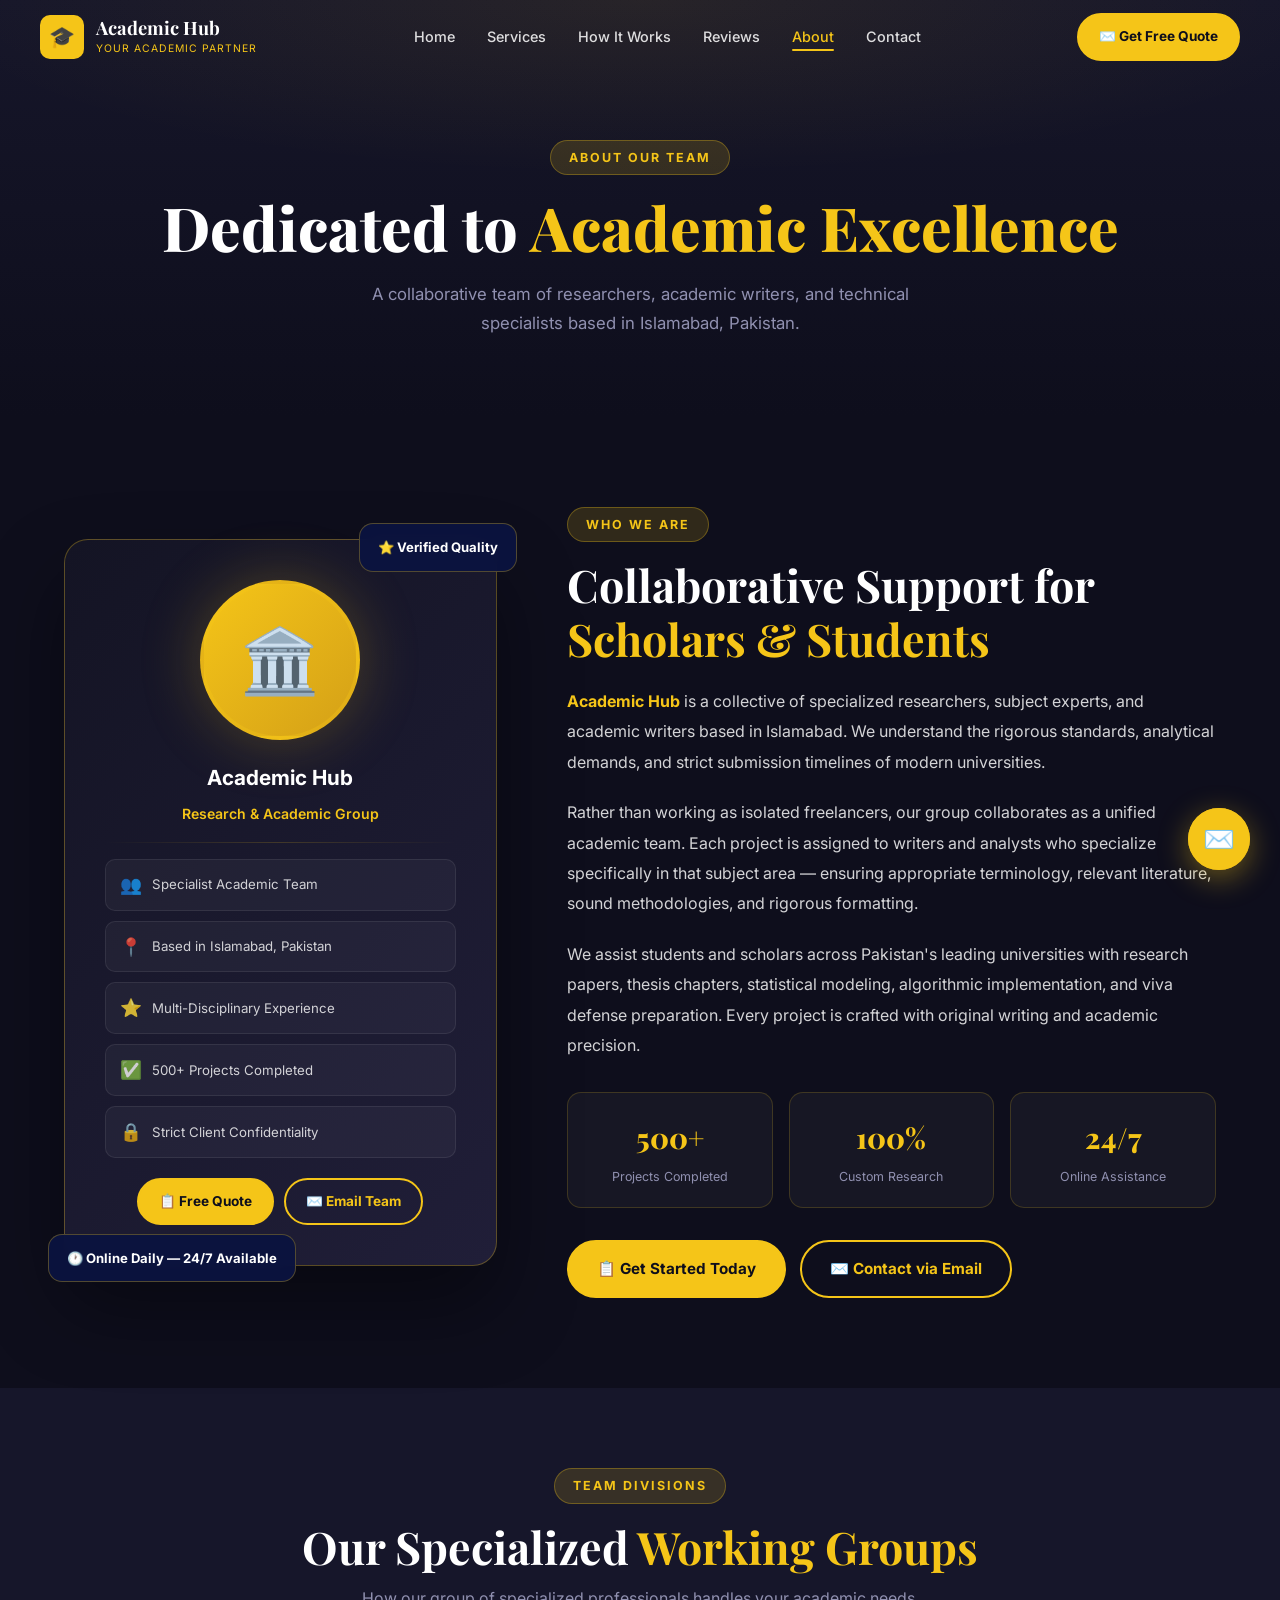
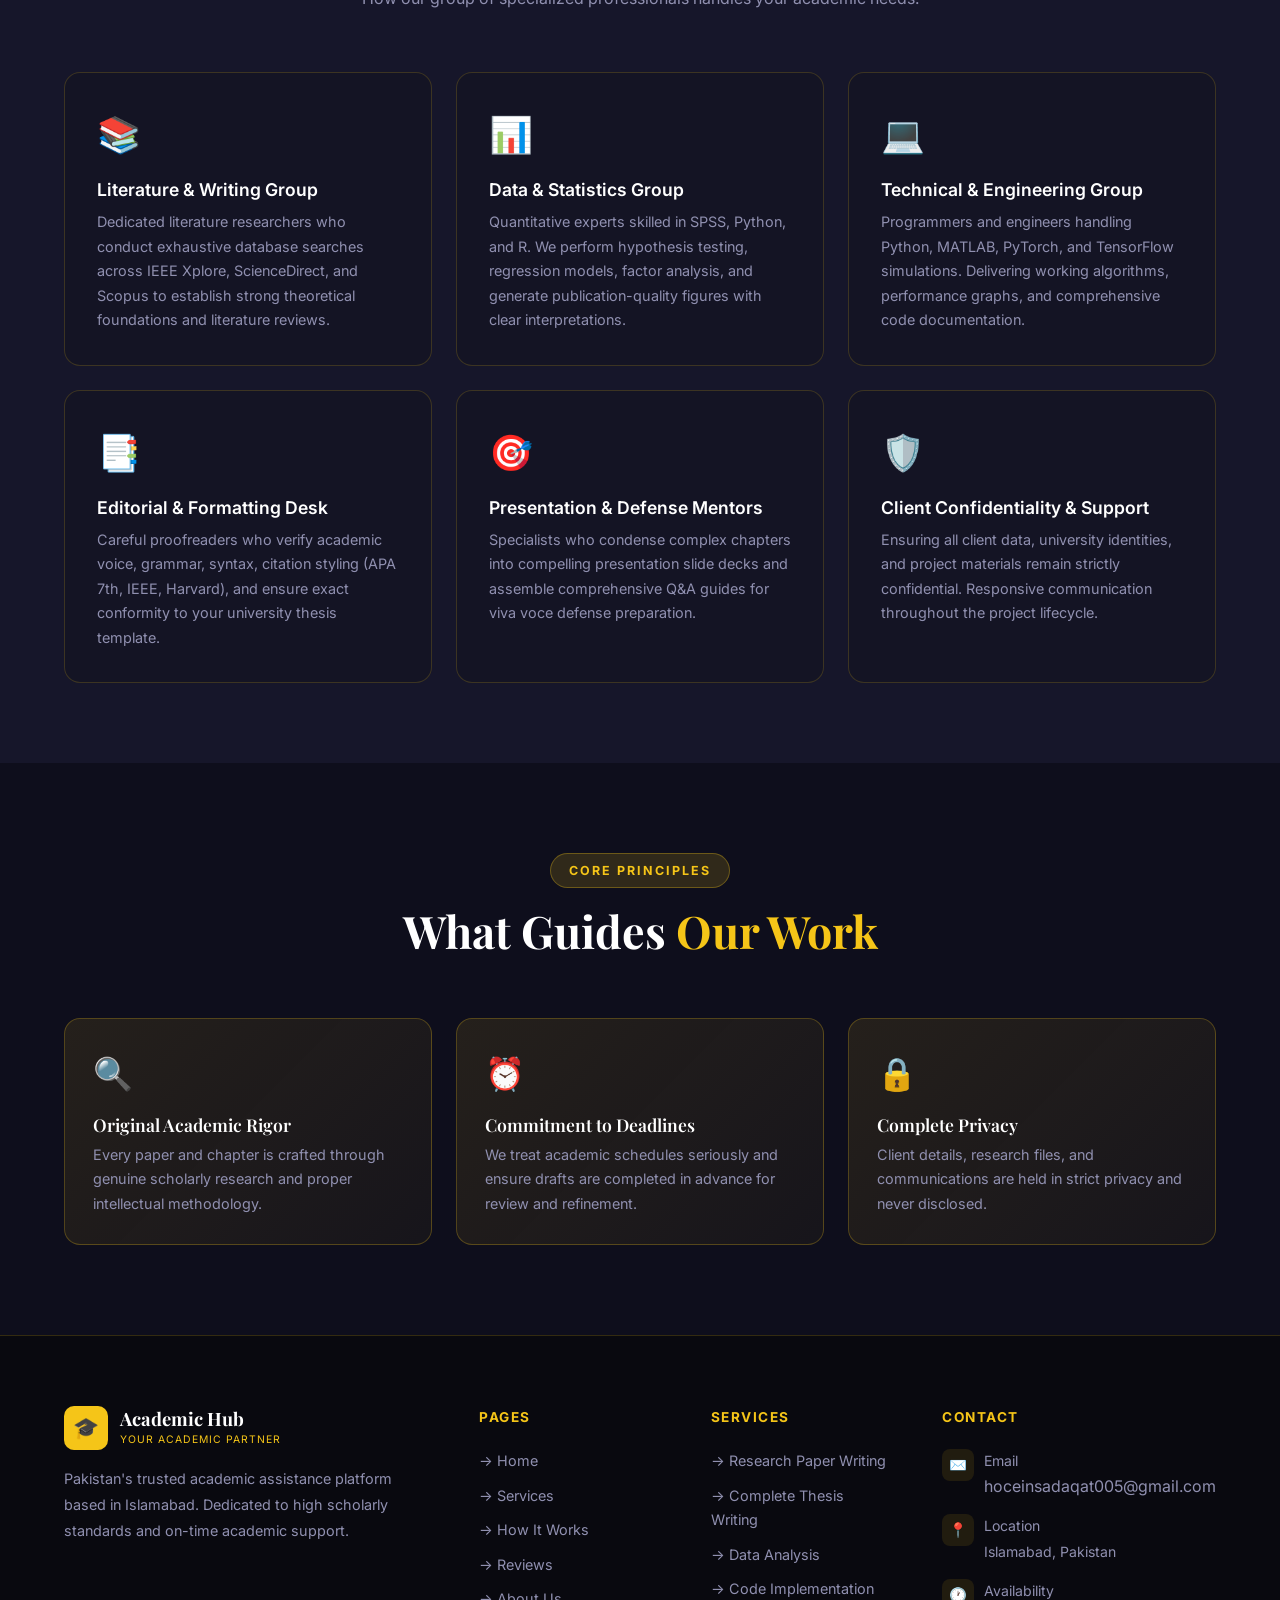
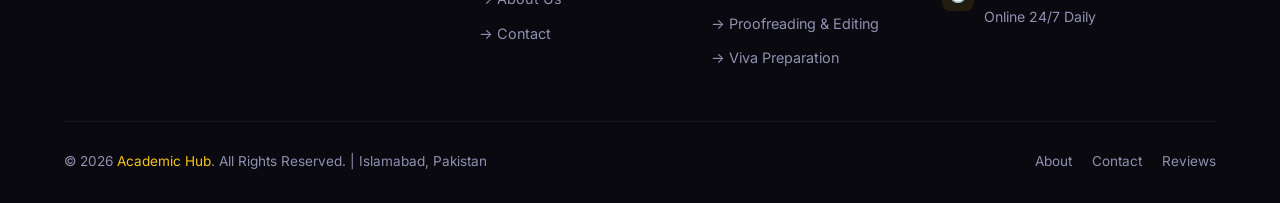
==== about.html @ bf505c28 "Initial commit: Academic Hub website" ====
<!DOCTYPE html>
<html lang="en">
<head>
  <meta charset="UTF-8"/>
  <meta name="viewport" content="width=device-width, initial-scale=1.0"/>
  <title>About Us – Academic Hub | Dedicated Academic Writers & Research Team</title>
  <meta name="description" content="About Academic Hub — a collaborative team of academic researchers, writers, and data analysts based in Islamabad, Pakistan."/>
  <link rel="stylesheet" href="styles.css"/>
  <link rel="stylesheet" href="inner.css"/>
  <link rel="icon" href="data:image/svg+xml,<svg xmlns='http://www.w3.org/2000/svg' viewBox='0 0 100 100'><text y='.9em' font-size='90'>🎓</text></svg>"/>
</head>
<body>

<nav id="navbar">
  <div class="nav-inner">
    <a href="index.html" class="nav-logo">
      <div class="nav-logo-icon">🎓</div>
      <div class="nav-logo-text">
        <strong>Academic Hub</strong>
        <span>Your Academic Partner</span>
      </div>
    </a>
    <ul class="nav-links">
      <li><a href="index.html">Home</a></li>
      <li><a href="services.html">Services</a></li>
      <li><a href="how-it-works.html">How It Works</a></li>
      <li><a href="reviews.html">Reviews</a></li>
      <li><a href="about.html" class="active">About</a></li>
      <li><a href="contact.html">Contact</a></li>
    </ul>
    <div class="nav-cta">
      <a href="contact.html" class="btn btn-primary btn-sm">✉️ Get Free Quote</a>
    </div>
    <button class="hamburger" id="hamburger" aria-label="Menu"><span></span><span></span><span></span></button>
  </div>
</nav>

<div class="mobile-nav" id="mobile-nav">
  <ul>
    <li><a href="index.html">🏠 Home</a></li>
    <li><a href="services.html">📋 Services</a></li>
    <li><a href="how-it-works.html">⚙️ How It Works</a></li>
    <li><a href="reviews.html">⭐ Reviews</a></li>
    <li><a href="about.html">👥 About Us</a></li>
    <li><a href="contact.html">📞 Contact</a></li>
  </ul>
  <div class="mobile-nav-cta">
    <a href="contact.html" class="btn btn-primary">✨ Get Free Quote</a>
    <a href="mailto:hoceinsadaqat005@gmail.com" class="btn btn-outline">✉️ Email Us</a>
  </div>
</div>

<div class="page-hero">
  <div class="container">
    <div class="section-tag">About Our Team</div>
    <h1>Dedicated to <span class="text-accent">Academic Excellence</span></h1>
    <p>A collaborative team of researchers, academic writers, and technical specialists based in Islamabad, Pakistan.</p>
  </div>
</div>

<!-- ABOUT MAIN -->
<section>
  <div class="container">
    <div class="about-hero-inner">
      <div class="about-photo-wrap" data-aos>
        <div class="about-photo-card">
          <div class="about-avatar">🏛️</div>
          <div class="about-name">Academic Hub</div>
          <div class="about-title">Research & Academic Group</div>
          <div class="divider" style="margin: 16px 0;"></div>
          <div class="about-badges">
            <div class="ab-badge"><span class="ab-icon">👥</span> Specialist Academic Team</div>
            <div class="ab-badge"><span class="ab-icon">📍</span> Based in Islamabad, Pakistan</div>
            <div class="ab-badge"><span class="ab-icon">⭐</span> Multi-Disciplinary Experience</div>
            <div class="ab-badge"><span class="ab-icon">✅</span> 500+ Projects Completed</div>
            <div class="ab-badge"><span class="ab-icon">🔒</span> Strict Client Confidentiality</div>
          </div>
          <div style="margin-top: 20px; display:flex; gap:10px; justify-content:center; flex-wrap:wrap;">
            <a href="contact.html" class="btn btn-primary btn-sm">📋 Free Quote</a>
            <a href="mailto:hoceinsadaqat005@gmail.com" class="btn btn-outline btn-sm">✉️ Email Team</a>
          </div>
        </div>
        <div class="about-floating af1">⭐ Verified Quality</div>
        <div class="about-floating af2">🕐 Online Daily — 24/7 Available</div>
      </div>
      <div class="about-right" data-aos>
        <div class="section-tag">Who We Are</div>
        <h2>Collaborative Support for <span class="text-accent">Scholars & Students</span></h2>
        <p style="font-size: 1rem; line-height: 1.9; color: rgba(255,255,255,0.82); margin: 20px 0;">
          <strong style="color:var(--accent);">Academic Hub</strong> is a collective of specialized researchers, subject experts, and academic writers based in Islamabad. We understand the rigorous standards, analytical demands, and strict submission timelines of modern universities.
        </p>
        <p style="font-size: 1rem; line-height: 1.9; color: rgba(255,255,255,0.82); margin: 0 0 20px;">
          Rather than working as isolated freelancers, our group collaborates as a unified academic team. Each project is assigned to writers and analysts who specialize specifically in that subject area — ensuring appropriate terminology, relevant literature, sound methodologies, and rigorous formatting.
        </p>
        <p style="font-size: 1rem; line-height: 1.9; color: rgba(255,255,255,0.82); margin: 0;">
          We assist students and scholars across Pakistan's leading universities with research papers, thesis chapters, statistical modeling, algorithmic implementation, and viva defense preparation. Every project is crafted with original writing and academic precision.
        </p>
        <div class="about-stats" data-aos>
          <div class="as-item"><div class="as-num">500+</div><div class="as-label">Projects Completed</div></div>
          <div class="as-item"><div class="as-num">100%</div><div class="as-label">Custom Research</div></div>
          <div class="as-item"><div class="as-num">24/7</div><div class="as-label">Online Assistance</div></div>
        </div>
        <div style="display:flex; gap:14px; flex-wrap:wrap; margin-top:8px;">
          <a href="contact.html" class="btn btn-primary">📋 Get Started Today</a>
          <a href="mailto:hoceinsadaqat005@gmail.com" class="btn btn-outline">✉️ Contact via Email</a>
        </div>
      </div>
    </div>
  </div>
</section>

<!-- TEAM SPECIALIZATIONS -->
<section style="background: var(--primary-mid); padding: 80px 0;">
  <div class="container">
    <div class="section-header">
      <div class="section-tag">Team Divisions</div>
      <h2>Our Specialized <span class="text-accent">Working Groups</span></h2>
      <p>How our group of specialized professionals handles your academic needs.</p>
    </div>
    <div class="grid-3" style="gap:24px;">
      <div class="card" data-aos>
        <div style="font-size:2.2rem; margin-bottom:14px;">📚</div>
        <h3 style="font-size:1.1rem; margin-bottom:10px; font-family:'Inter',sans-serif;">Literature & Writing Group</h3>
        <p style="font-size:0.9rem; color:var(--text-muted);">Dedicated literature researchers who conduct exhaustive database searches across IEEE Xplore, ScienceDirect, and Scopus to establish strong theoretical foundations and literature reviews.</p>
      </div>
      <div class="card" data-aos>
        <div style="font-size:2.2rem; margin-bottom:14px;">📊</div>
        <h3 style="font-size:1.1rem; margin-bottom:10px; font-family:'Inter',sans-serif;">Data & Statistics Group</h3>
        <p style="font-size:0.9rem; color:var(--text-muted);">Quantitative experts skilled in SPSS, Python, and R. We perform hypothesis testing, regression models, factor analysis, and generate publication-quality figures with clear interpretations.</p>
      </div>
      <div class="card" data-aos>
        <div style="font-size:2.2rem; margin-bottom:14px;">💻</div>
        <h3 style="font-size:1.1rem; margin-bottom:10px; font-family:'Inter',sans-serif;">Technical & Engineering Group</h3>
        <p style="font-size:0.9rem; color:var(--text-muted);">Programmers and engineers handling Python, MATLAB, PyTorch, and TensorFlow simulations. Delivering working algorithms, performance graphs, and comprehensive code documentation.</p>
      </div>
      <div class="card" data-aos>
        <div style="font-size:2.2rem; margin-bottom:14px;">📑</div>
        <h3 style="font-size:1.1rem; margin-bottom:10px; font-family:'Inter',sans-serif;">Editorial & Formatting Desk</h3>
        <p style="font-size:0.9rem; color:var(--text-muted);">Careful proofreaders who verify academic voice, grammar, syntax, citation styling (APA 7th, IEEE, Harvard), and ensure exact conformity to your university thesis template.</p>
      </div>
      <div class="card" data-aos>
        <div style="font-size:2.2rem; margin-bottom:14px;">🎯</div>
        <h3 style="font-size:1.1rem; margin-bottom:10px; font-family:'Inter',sans-serif;">Presentation & Defense Mentors</h3>
        <p style="font-size:0.9rem; color:var(--text-muted);">Specialists who condense complex chapters into compelling presentation slide decks and assemble comprehensive Q&A guides for viva voce defense preparation.</p>
      </div>
      <div class="card" data-aos>
        <div style="font-size:2.2rem; margin-bottom:14px;">🛡️</div>
        <h3 style="font-size:1.1rem; margin-bottom:10px; font-family:'Inter',sans-serif;">Client Confidentiality & Support</h3>
        <p style="font-size:0.9rem; color:var(--text-muted);">Ensuring all client data, university identities, and project materials remain strictly confidential. Responsive communication throughout the project lifecycle.</p>
      </div>
    </div>
  </div>
</section>

<!-- VALUES SECTION -->
<section>
  <div class="container">
    <div class="section-header">
      <div class="section-tag">Core Principles</div>
      <h2>What Guides <span class="text-accent">Our Work</span></h2>
    </div>
    <div class="grid-3" style="gap:24px;">
      <div class="highlight-box" style="padding:28px;" data-aos>
        <div style="font-size:2rem; margin-bottom:12px;">🔍</div>
        <h3 style="font-size:1.1rem; margin-bottom:8px;">Original Academic Rigor</h3>
        <p style="font-size:0.9rem; color:var(--text-muted);">Every paper and chapter is crafted through genuine scholarly research and proper intellectual methodology.</p>
      </div>
      <div class="highlight-box" style="padding:28px;" data-aos>
        <div style="font-size:2rem; margin-bottom:12px;">⏰</div>
        <h3 style="font-size:1.1rem; margin-bottom:8px;">Commitment to Deadlines</h3>
        <p style="font-size:0.9rem; color:var(--text-muted);">We treat academic schedules seriously and ensure drafts are completed in advance for review and refinement.</p>
      </div>
      <div class="highlight-box" style="padding:28px;" data-aos>
        <div style="font-size:2rem; margin-bottom:12px;">🔒</div>
        <h3 style="font-size:1.1rem; margin-bottom:8px;">Complete Privacy</h3>
        <p style="font-size:0.9rem; color:var(--text-muted);">Client details, research files, and communications are held in strict privacy and never disclosed.</p>
      </div>
    </div>
  </div>
</section>

<!-- FOOTER -->
<footer>
  <div class="container">
    <div class="footer-grid">
      <div class="footer-brand">
        <a href="index.html" class="nav-logo" style="display:inline-flex;">
          <div class="nav-logo-icon">🎓</div>
          <div class="nav-logo-text"><strong>Academic Hub</strong><span>Your Academic Partner</span></div>
        </a>
        <p>Pakistan's trusted academic assistance platform based in Islamabad. Dedicated to high scholarly standards and on-time academic support.</p>
      </div>
      <div>
        <div class="footer-heading">Pages</div>
        <ul class="footer-links">
          <li><a href="index.html">→ Home</a></li>
          <li><a href="services.html">→ Services</a></li>
          <li><a href="how-it-works.html">→ How It Works</a></li>
          <li><a href="reviews.html">→ Reviews</a></li>
          <li><a href="about.html">→ About Us</a></li>
          <li><a href="contact.html">→ Contact</a></li>
        </ul>
      </div>
      <div>
        <div class="footer-heading">Services</div>
        <ul class="footer-links">
          <li><a href="services.html">→ Research Paper Writing</a></li>
          <li><a href="services.html">→ Complete Thesis Writing</a></li>
          <li><a href="services.html">→ Data Analysis</a></li>
          <li><a href="services.html">→ Code Implementation</a></li>
          <li><a href="services.html">→ Proofreading & Editing</a></li>
          <li><a href="services.html">→ Viva Preparation</a></li>
        </ul>
      </div>
      <div>
        <div class="footer-heading">Contact</div>
        <div class="footer-contact-item">
          <div class="icon">✉️</div>
          <div><p>Email</p><a href="mailto:hoceinsadaqat005@gmail.com">hoceinsadaqat005@gmail.com</a></div>
        </div>
        <div class="footer-contact-item">
          <div class="icon">📍</div>
          <div><p>Location</p><span style="color:var(--text-muted); font-size:.88rem;">Islamabad, Pakistan</span></div>
        </div>
        <div class="footer-contact-item">
          <div class="icon">🕐</div>
          <div><p>Availability</p><span style="color:var(--text-muted); font-size:.88rem;">Online 24/7 Daily</span></div>
        </div>
      </div>
    </div>
    <div class="footer-bottom">
      <p style="color: var(--text-muted);">© 2026 <span class="text-accent">Academic Hub</span>. All Rights Reserved. | Islamabad, Pakistan</p>
      <div class="footer-bottom-links">
        <a href="about.html">About</a>
        <a href="contact.html">Contact</a>
        <a href="reviews.html">Reviews</a>
      </div>
    </div>
  </div>
</footer>

<!-- Floating Email Button -->
<a href="mailto:hoceinsadaqat005@gmail.com" class="email-float" title="Email Us">
  <span class="email-tooltip">Email Us</span>
  <span style="position:relative;z-index:1; font-size:1.6rem;">✉️</span>
</a>

<script src="script.js"></script>
</body>
</html>
---- styles.css ----
/* ============================================================
   ACADEMIC SERVICE - Global Styles
   Sleek Dark Charcoal (#0E0E1C) + Golden Yellow (#F5C518)
   ============================================================ */

@import url('https://fonts.googleapis.com/css2?family=Inter:wght@300;400;500;600;700;800;900&family=Playfair+Display:wght@400;600;700;800&display=swap');

:root {
  --primary:      #0E0E1C;
  --primary-mid:  #16162A;
  --primary-light:#201E38;
  --accent:       #F5C518;
  --accent-light: #FFD94A;
  --accent-dark:  #D4A017;
  --white:        #FFFFFF;
  --off-white:    #F5F4FF;
  --text-muted:   #9090B0;
  --card-bg:      #141424;
  --border:       rgba(245,197,24,0.18);
  --shadow:       0 20px 60px rgba(0,0,0,0.5);
  --radius:       16px;
  --transition:   0.3s cubic-bezier(0.4,0,0.2,1);
}

*, *::before, *::after { box-sizing: border-box; margin: 0; padding: 0; }

html { scroll-behavior: smooth; }

body {
  font-family: 'Inter', sans-serif;
  background: var(--primary);
  color: var(--white);
  line-height: 1.7;
  overflow-x: hidden;
}

/* ─── SCROLLBAR ─── */
::-webkit-scrollbar { width: 6px; }
::-webkit-scrollbar-track { background: var(--primary); }
::-webkit-scrollbar-thumb { background: var(--accent); border-radius: 3px; }

/* ─── SELECTION ─── */
::selection { background: var(--accent); color: var(--primary); }

/* ─── TYPOGRAPHY ─── */
h1,h2,h3,h4,h5 { font-family: 'Playfair Display', serif; line-height: 1.2; }
h1 { font-size: clamp(2rem, 5vw, 3.8rem); font-weight: 800; }
h2 { font-size: clamp(1.6rem, 3.5vw, 2.8rem); font-weight: 700; }
h3 { font-size: clamp(1.2rem, 2.5vw, 1.6rem); font-weight: 600; }
p  { font-size: 1rem; color: var(--text-muted); }
a  { text-decoration: none; color: inherit; }

/* ─── CONTAINER ─── */
.container { max-width: 1200px; margin: 0 auto; padding: 0 24px; }

/* ─── SECTION ─── */
section { padding: 90px 0; }
.section-header { text-align: center; margin-bottom: 60px; }
.section-header h2 { margin-bottom: 12px; }
.section-header p { max-width: 560px; margin: 0 auto; }
.section-tag {
  display: inline-block;
  background: rgba(245,197,24,0.15);
  color: var(--accent);
  font-size: 0.78rem;
  font-weight: 700;
  letter-spacing: 2px;
  text-transform: uppercase;
  padding: 6px 18px;
  border-radius: 30px;
  border: 1px solid rgba(245,197,24,0.3);
  margin-bottom: 16px;
}

/* ─── BUTTONS ─── */
.btn {
  display: inline-flex;
  align-items: center;
  gap: 8px;
  padding: 14px 28px;
  border-radius: 50px;
  font-family: 'Inter', sans-serif;
  font-size: 0.95rem;
  font-weight: 700;
  cursor: pointer;
  transition: var(--transition);
  border: 2px solid transparent;
  white-space: nowrap;
  text-decoration: none;
}
.btn-primary {
  background: var(--accent);
  color: var(--primary);
  border-color: var(--accent);
}
.btn-primary:hover {
  background: var(--accent-light);
  border-color: var(--accent-light);
  transform: translateY(-3px);
  box-shadow: 0 12px 35px rgba(245,197,24,0.4);
}
.btn-outline {
  background: transparent;
  color: var(--accent);
  border-color: var(--accent);
}
.btn-outline:hover {
  background: var(--accent);
  color: var(--primary);
  transform: translateY(-3px);
  box-shadow: 0 12px 35px rgba(245,197,24,0.35);
}
.btn-white {
  background: var(--white);
  color: var(--primary);
  border-color: var(--white);
}
.btn-white:hover {
  background: var(--off-white);
  transform: translateY(-3px);
  box-shadow: 0 12px 35px rgba(255,255,255,0.25);
}
.btn-whatsapp {
  background: #25D366;
  color: #fff;
  border-color: #25D366;
}
.btn-whatsapp:hover {
  background: #128C7E;
  border-color: #128C7E;
  transform: translateY(-3px);
  box-shadow: 0 12px 35px rgba(37,211,102,0.4);
}
.btn-lg { padding: 18px 38px; font-size: 1.05rem; }
.btn-sm { padding: 10px 20px; font-size: 0.85rem; }

/* ─── NAVBAR ─── */
#navbar {
  position: fixed;
  top: 0; left: 0; right: 0;
  z-index: 1000;
  padding: 0 24px;
  transition: var(--transition);
  background: transparent;
}
#navbar.scrolled {
  background: rgba(11,19,64,0.97);
  backdrop-filter: blur(20px);
  -webkit-backdrop-filter: blur(20px);
  border-bottom: 1px solid var(--border);
  box-shadow: 0 4px 30px rgba(0,0,0,0.3);
}
.nav-inner {
  max-width: 1200px;
  margin: 0 auto;
  display: flex;
  align-items: center;
  justify-content: space-between;
  height: 74px;
}
.nav-logo {
  display: flex;
  align-items: center;
  gap: 12px;
  text-decoration: none;
}
.nav-logo-icon {
  width: 44px; height: 44px;
  background: var(--accent);
  border-radius: 10px;
  display: flex; align-items: center; justify-content: center;
  font-size: 1.3rem;
  transition: var(--transition);
}
.nav-logo:hover .nav-logo-icon { transform: rotate(-5deg) scale(1.05); }
.nav-logo-text { line-height: 1.1; }
.nav-logo-text strong {
  display: block;
  font-family: 'Playfair Display', serif;
  font-size: 1.15rem;
  font-weight: 700;
  color: var(--white);
}
.nav-logo-text span {
  font-size: 0.65rem;
  color: var(--accent);
  letter-spacing: 1px;
  text-transform: uppercase;
}
.nav-links {
  display: flex;
  align-items: center;
  gap: 4px;
  list-style: none;
}
.nav-links a {
  padding: 8px 14px;
  border-radius: 8px;
  font-size: 0.9rem;
  font-weight: 500;
  color: rgba(255,255,255,0.85);
  transition: var(--transition);
  position: relative;
}
.nav-links a::after {
  content: '';
  position: absolute;
  bottom: 2px; left: 50%; right: 50%;
  height: 2px;
  background: var(--accent);
  transition: var(--transition);
  border-radius: 2px;
}
.nav-links a:hover, .nav-links a.active {
  color: var(--accent);
}
.nav-links a:hover::after, .nav-links a.active::after {
  left: 14px; right: 14px;
}
.nav-cta { display: flex; align-items: center; gap: 10px; }
.hamburger {
  display: none;
  flex-direction: column;
  gap: 5px;
  cursor: pointer;
  padding: 4px;
  background: none;
  border: none;
}
.hamburger span {
  display: block;
  width: 24px; height: 2px;
  background: var(--white);
  border-radius: 2px;
  transition: var(--transition);
}
.hamburger.open span:nth-child(1) { transform: rotate(45deg) translate(5px, 5px); }
.hamburger.open span:nth-child(2) { opacity: 0; }
.hamburger.open span:nth-child(3) { transform: rotate(-45deg) translate(5px, -5px); }

/* Mobile Nav */
.mobile-nav {
  display: none;
  position: fixed;
  top: 74px; left: 0; right: 0;
  background: rgba(11,19,64,0.98);
  backdrop-filter: blur(20px);
  -webkit-backdrop-filter: blur(20px);
  padding: 24px;
  border-bottom: 1px solid var(--border);
  z-index: 999;
}
.mobile-nav.open { display: block; }
.mobile-nav ul { list-style: none; display: flex; flex-direction: column; gap: 4px; }
.mobile-nav ul a {
  display: block;
  padding: 12px 16px;
  border-radius: 10px;
  color: rgba(255,255,255,0.85);
  font-weight: 500;
  transition: var(--transition);
}
.mobile-nav ul a:hover { background: rgba(245,197,24,0.1); color: var(--accent); }
.mobile-nav-cta { display: flex; flex-direction: column; gap: 10px; margin-top: 16px; }
.mobile-nav-cta .btn { justify-content: center; }

/* ─── FLOATING EMAIL ─── */
.email-float {
  position: fixed;
  bottom: 30px; right: 30px;
  width: 62px; height: 62px;
  background: linear-gradient(135deg, var(--accent), var(--accent-dark));
  border-radius: 50%;
  display: flex; align-items: center; justify-content: center;
  font-size: 1.6rem;
  color: var(--primary);
  z-index: 9999;
  box-shadow: 0 8px 30px rgba(245,197,24,0.4);
  cursor: pointer;
  transition: var(--transition);
  text-decoration: none;
}
.email-float:hover {
  transform: scale(1.12) rotate(-5deg);
  box-shadow: 0 12px 40px rgba(245,197,24,0.6);
}
.email-float::before {
  content: '';
  position: absolute;
  width: 100%; height: 100%;
  background: var(--accent);
  border-radius: 50%;
  animation: email-pulse 2s ease-out infinite;
}
@keyframes email-pulse {
  0%   { opacity: 0.5; transform: scale(1); }
  100% { opacity: 0; transform: scale(1.7); }
}
.email-tooltip {
  position: absolute;
  right: 72px;
  background: var(--primary-mid);
  color: var(--white);
  padding: 8px 14px;
  border-radius: 8px;
  font-size: 0.82rem;
  font-weight: 600;
  white-space: nowrap;
  border: 1px solid var(--border);
  opacity: 0;
  pointer-events: none;
  transition: var(--transition);
}
.email-float:hover .email-tooltip { opacity: 1; }

/* ─── FOOTER ─── */
footer {
  background: #09090F;
  border-top: 1px solid var(--border);
  padding: 70px 0 30px;
}
.footer-grid {
  display: grid;
  grid-template-columns: 2fr 1fr 1fr 1fr;
  gap: 48px;
  margin-bottom: 50px;
}
.footer-brand p {
  margin: 16px 0 24px;
  font-size: 0.9rem;
  line-height: 1.8;
}
.footer-heading {
  font-family: 'Inter', sans-serif;
  font-size: 0.85rem;
  font-weight: 700;
  letter-spacing: 1.5px;
  text-transform: uppercase;
  color: var(--accent);
  margin-bottom: 20px;
}
.footer-links { list-style: none; display: flex; flex-direction: column; gap: 10px; }
.footer-links a {
  color: var(--text-muted);
  font-size: 0.9rem;
  transition: var(--transition);
  display: flex; align-items: center; gap: 6px;
}
.footer-links a:hover { color: var(--accent); padding-left: 4px; }
.footer-contact-item {
  display: flex; align-items: flex-start; gap: 10px;
  margin-bottom: 14px;
}
.footer-contact-item .icon {
  width: 32px; height: 32px;
  background: rgba(245,197,24,0.1);
  border-radius: 8px;
  display: flex; align-items: center; justify-content: center;
  font-size: 0.9rem;
  flex-shrink: 0;
  color: var(--accent);
}
.footer-contact-item p { font-size: 0.88rem; margin: 0; }
.footer-contact-item a { color: var(--text-muted); transition: var(--transition); }
.footer-contact-item a:hover { color: var(--accent); }
.footer-bottom {
  border-top: 1px solid rgba(255,255,255,0.06);
  padding-top: 28px;
  display: flex;
  align-items: center;
  justify-content: space-between;
  flex-wrap: wrap;
  gap: 12px;
}
.footer-bottom p { font-size: 0.85rem; }
.footer-bottom-links { display: flex; gap: 20px; }
.footer-bottom-links a { color: var(--text-muted); font-size: 0.85rem; transition: var(--transition); }
.footer-bottom-links a:hover { color: var(--accent); }

/* ─── CARDS ─── */
.card {
  background: var(--card-bg);
  border: 1px solid var(--border);
  border-radius: var(--radius);
  padding: 32px;
  transition: var(--transition);
  position: relative;
  overflow: hidden;
}
.card::before {
  content: '';
  position: absolute;
  top: 0; left: 0; right: 0;
  height: 3px;
  background: linear-gradient(90deg, var(--accent), transparent);
  transform: scaleX(0);
  transform-origin: left;
  transition: var(--transition);
}
.card:hover { border-color: rgba(245,197,24,0.4); transform: translateY(-6px); box-shadow: var(--shadow); }
.card:hover::before { transform: scaleX(1); }

/* ─── GRID LAYOUTS ─── */
.grid-2 { display: grid; grid-template-columns: repeat(2, 1fr); gap: 28px; }
.grid-3 { display: grid; grid-template-columns: repeat(3, 1fr); gap: 28px; }
.grid-4 { display: grid; grid-template-columns: repeat(4, 1fr); gap: 24px; }

/* ─── BADGE / TAG ─── */
.badge {
  display: inline-block;
  padding: 4px 12px;
  border-radius: 30px;
  font-size: 0.75rem;
  font-weight: 700;
  letter-spacing: 0.5px;
  text-transform: uppercase;
}
.badge-accent { background: rgba(245,197,24,0.15); color: var(--accent); border: 1px solid rgba(245,197,24,0.3); }
.badge-green  { background: rgba(37,211,102,0.15); color: #25D366; border: 1px solid rgba(37,211,102,0.3); }

/* ─── DIVIDER ─── */
.divider {
  height: 1px;
  background: linear-gradient(90deg, transparent, var(--border), transparent);
  margin: 16px 0;
}

/* ─── STAR RATING ─── */
.stars { color: var(--accent); letter-spacing: 2px; font-size: 1rem; }

/* ─── FORM ELEMENTS ─── */
.form-group { margin-bottom: 20px; }
.form-group label {
  display: block;
  margin-bottom: 8px;
  font-size: 0.88rem;
  font-weight: 600;
  color: rgba(255,255,255,0.9);
}
.form-group label .req { color: var(--accent); margin-left: 2px; }
.form-group input,
.form-group select,
.form-group textarea {
  width: 100%;
  background: rgba(255,255,255,0.05);
  border: 1.5px solid rgba(255,255,255,0.1);
  border-radius: 10px;
  padding: 13px 16px;
  color: var(--white);
  font-family: 'Inter', sans-serif;
  font-size: 0.93rem;
  transition: var(--transition);
  outline: none;
}
.form-group input::placeholder,
.form-group textarea::placeholder { color: var(--text-muted); }
.form-group input:focus,
.form-group select:focus,
.form-group textarea:focus {
  border-color: var(--accent);
  background: rgba(245,197,24,0.05);
  box-shadow: 0 0 0 3px rgba(245,197,24,0.12);
}
.form-group select option { background: var(--primary-mid); color: var(--white); }
.form-group textarea { resize: vertical; min-height: 100px; }
.form-row { display: grid; grid-template-columns: 1fr 1fr; gap: 16px; }

/* ─── ANIMATIONS ─── */
@keyframes fadeUp {
  from { opacity: 0; transform: translateY(30px); }
  to   { opacity: 1; transform: translateY(0); }
}
@keyframes fadeIn {
  from { opacity: 0; }
  to   { opacity: 1; }
}
@keyframes float {
  0%,100% { transform: translateY(0); }
  50%      { transform: translateY(-14px); }
}
@keyframes shimmer {
  0%   { background-position: -200% 0; }
  100% { background-position: 200% 0; }
}
@keyframes gradient-shift {
  0%   { background-position: 0% 50%; }
  50%  { background-position: 100% 50%; }
  100% { background-position: 0% 50%; }
}
.animate-up { animation: fadeUp 0.7s ease forwards; }
.animate-in { animation: fadeIn 0.7s ease forwards; }
[data-aos] { opacity: 0; transform: translateY(20px); transition: opacity 0.6s ease, transform 0.6s ease; }
[data-aos].visible { opacity: 1; transform: translateY(0); }

/* ─── PAGE HERO (inner pages) ─── */
.page-hero {
  padding: 140px 0 80px;
  text-align: center;
  background: linear-gradient(180deg, var(--primary-mid) 0%, var(--primary) 100%);
  position: relative;
  overflow: hidden;
}
.page-hero::before {
  content: '';
  position: absolute;
  inset: 0;
  background: radial-gradient(ellipse 80% 60% at 50% 0%, rgba(245,197,24,0.08) 0%, transparent 70%);
}
.page-hero h1 { position: relative; }
.page-hero p  { position: relative; max-width: 580px; margin: 16px auto 0; font-size: 1.05rem; }

/* ─── ACCENT TEXT ─── */
.text-accent { color: var(--accent); }
.text-muted  { color: var(--text-muted); }
.text-white  { color: var(--white); }

/* ─── HIGHLIGHT BOX ─── */
.highlight-box {
  background: linear-gradient(135deg, rgba(245,197,24,0.1), rgba(245,197,24,0.04));
  border: 1px solid rgba(245,197,24,0.25);
  border-radius: var(--radius);
  padding: 24px 28px;
}

/* ─── GRADIENT TEXT ─── */
.gradient-text {
  background: linear-gradient(135deg, var(--accent), #FF9A3C);
  -webkit-background-clip: text;
  -webkit-text-fill-color: transparent;
  background-clip: text;
}

/* ─── RESPONSIVE ─── */
@media (max-width: 1024px) {
  .footer-grid { grid-template-columns: 1fr 1fr; }
  .grid-4 { grid-template-columns: repeat(2, 1fr); }
}
@media (max-width: 768px) {
  .nav-links, .nav-cta { display: none; }
  .hamburger { display: flex; }
  section { padding: 70px 0; }
  .grid-2, .grid-3, .grid-4 { grid-template-columns: 1fr; }
  .footer-grid { grid-template-columns: 1fr; gap: 32px; }
  .form-row { grid-template-columns: 1fr; }
  .footer-bottom { flex-direction: column; text-align: center; }
}
@media (max-width: 480px) {
  .container { padding: 0 16px; }
  .btn { padding: 12px 22px; font-size: 0.88rem; }
  .whatsapp-float { width: 54px; height: 54px; font-size: 1.5rem; bottom: 20px; right: 20px; }
}
---- inner.css ----
/* ── INNER PAGES SHARED STYLES ── */

/* Services Grid */
.services-grid {
  display: grid;
  grid-template-columns: repeat(3, 1fr);
  gap: 28px;
}
.service-card {
  background: var(--card-bg);
  border: 1px solid var(--border);
  border-radius: 20px;
  padding: 32px;
  position: relative;
  overflow: hidden;
  transition: var(--transition);
}
.service-card::before {
  content: '';
  position: absolute;
  top: 0; left: 0; right: 0;
  height: 3px;
  background: linear-gradient(90deg, var(--accent), transparent);
  transform: scaleX(0); transform-origin: left;
  transition: var(--transition);
}
.service-card:hover {
  border-color: rgba(245,197,24,0.45);
  transform: translateY(-8px);
  box-shadow: 0 30px 70px rgba(0,0,0,0.4);
}
.service-card:hover::before { transform: scaleX(1); }
.sc-number {
  position: absolute;
  top: 20px; right: 20px;
  font-size: 3.5rem;
  font-weight: 900;
  color: rgba(245,197,24,0.06);
  font-family: 'Playfair Display', serif;
  line-height: 1;
}
.sc-icon-wrap {
  width: 60px; height: 60px;
  background: linear-gradient(135deg, rgba(245,197,24,0.15), rgba(245,197,24,0.05));
  border: 1px solid rgba(245,197,24,0.25);
  border-radius: 16px;
  display: flex; align-items: center; justify-content: center;
  margin-bottom: 14px;
}
.sc-icon-wrap-2 { background: linear-gradient(135deg,rgba(99,102,241,0.2),rgba(99,102,241,0.05)); border-color:rgba(99,102,241,0.3); }
.sc-icon-wrap-3 { background: linear-gradient(135deg,rgba(16,185,129,0.2),rgba(16,185,129,0.05)); border-color:rgba(16,185,129,0.3); }
.sc-icon-wrap-4 { background: linear-gradient(135deg,rgba(245,158,11,0.2),rgba(245,158,11,0.05)); border-color:rgba(245,158,11,0.3); }
.sc-icon-wrap-5 { background: linear-gradient(135deg,rgba(239,68,68,0.2),rgba(239,68,68,0.05)); border-color:rgba(239,68,68,0.3); }
.sc-icon-wrap-6 { background: linear-gradient(135deg,rgba(6,182,212,0.2),rgba(6,182,212,0.05)); border-color:rgba(6,182,212,0.3); }
.sc-icon-wrap-7 { background: linear-gradient(135deg,rgba(168,85,247,0.2),rgba(168,85,247,0.05)); border-color:rgba(168,85,247,0.3); }
.sc-icon-wrap-8 { background: linear-gradient(135deg,rgba(236,72,153,0.2),rgba(236,72,153,0.05)); border-color:rgba(236,72,153,0.3); }
.sc-icon { font-size: 1.8rem; }
.sc-badge {
  display: inline-block;
  background: rgba(245,197,24,0.15);
  color: var(--accent);
  font-size: 0.68rem;
  font-weight: 800;
  letter-spacing: 1px;
  text-transform: uppercase;
  padding: 4px 10px;
  border-radius: 20px;
  border: 1px solid rgba(245,197,24,0.3);
  margin-bottom: 10px;
}
.sc-badge-2 { background:rgba(99,102,241,0.15); color:#818CF8; border-color:rgba(99,102,241,0.3); }
.service-card h3 {
  font-size: 1.1rem;
  font-family: 'Inter', sans-serif;
  font-weight: 700;
  margin-bottom: 12px;
  color: var(--white);
}
.sc-desc { font-size: 0.88rem; line-height: 1.7; margin-bottom: 18px; }
.sc-features { display: flex; flex-direction: column; gap: 7px; margin-bottom: 18px; }
.sc-feature {
  font-size: 0.83rem;
  color: rgba(255,255,255,0.8);
  display: flex; align-items: center; gap: 6px;
}
.sc-feature::before { content: ''; /* color from text */ }
.sc-tools { display: flex; flex-wrap: wrap; gap: 6px; }
.tool-tag {
  background: rgba(255,255,255,0.06);
  border: 1px solid rgba(255,255,255,0.1);
  padding: 4px 10px;
  border-radius: 20px;
  font-size: 0.72rem;
  font-weight: 600;
  color: var(--text-muted);
}

/* Note Box */
.note-box {
  background: linear-gradient(135deg, rgba(245,197,24,0.08), rgba(245,197,24,0.03));
  border: 1px solid rgba(245,197,24,0.3);
  border-radius: 20px;
  padding: 36px;
  display: flex;
  gap: 24px;
  align-items: flex-start;
}
.note-icon { font-size: 2.5rem; flex-shrink: 0; }
.note-box h3 { font-family: 'Inter', sans-serif; font-weight: 700; font-size: 1.1rem; color: var(--accent); margin-bottom: 10px; }
.note-box p { font-size: 0.9rem; line-height: 1.7; color: rgba(255,255,255,0.8); }
.note-box strong { color: var(--white); }

/* Pricing */
.pricing-grid { display: grid; grid-template-columns: repeat(3,1fr); gap: 28px; }
.pricing-card {
  background: var(--card-bg);
  border: 1px solid var(--border);
  border-radius: 20px;
  padding: 36px 32px;
  position: relative;
  overflow: hidden;
  transition: var(--transition);
  text-align: center;
}
.pricing-card.featured {
  border-color: rgba(245,197,24,0.5);
  background: linear-gradient(145deg, #141424, #201E38);
  transform: scale(1.04);
}
.pricing-card:hover { transform: translateY(-8px) scale(1.02); box-shadow: var(--shadow); }
.pricing-card.featured:hover { transform: scale(1.06) translateY(-4px); }
.pc-popular {
  position: absolute;
  top: 20px; right: 20px;
  background: var(--accent);
  color: var(--primary);
  font-size: 0.7rem;
  font-weight: 800;
  padding: 4px 12px;
  border-radius: 20px;
}
.pc-icon { font-size: 3rem; margin-bottom: 20px; display: block; }
.pricing-card h3 { font-size: 1.5rem; margin-bottom: 6px; }
.pc-tagline { font-size: 0.85rem; color: var(--text-muted); margin-bottom: 24px; }
.pc-price-box {
  background: rgba(245,197,24,0.08);
  border: 1px solid rgba(245,197,24,0.2);
  border-radius: 16px;
  padding: 20px;
  margin-bottom: 28px;
}
.pricing-card.featured .pc-price-box { background: rgba(245,197,24,0.12); border-color: rgba(245,197,24,0.35); }
.pc-price-label { font-size: 0.75rem; color: var(--accent); font-weight: 700; letter-spacing: 1px; text-transform: uppercase; margin-bottom: 8px; }
.pc-price-text { font-size: 1rem; font-weight: 600; color: var(--white); line-height: 1.6; }
.pc-includes { list-style: none; display: flex; flex-direction: column; gap: 10px; margin-bottom: 28px; text-align: left; }
.pc-includes li { display: flex; align-items: center; gap: 10px; font-size: 0.88rem; color: rgba(255,255,255,0.85); }
.pc-includes li span { color: #25D366; font-size: 1rem; flex-shrink: 0; }

/* How It Works */
.hiw-timeline { position: relative; }
.hiw-timeline::before {
  content: '';
  position: absolute;
  left: 50px;
  top: 0; bottom: 0;
  width: 2px;
  background: linear-gradient(180deg, var(--accent), rgba(245,197,24,0.1));
}
.hiw-tl-item {
  display: flex;
  gap: 40px;
  align-items: flex-start;
  margin-bottom: 60px;
  position: relative;
}
.hiw-tl-item:last-child { margin-bottom: 0; }
.hiw-tl-num {
  width: 100px;
  flex-shrink: 0;
  display: flex;
  flex-direction: column;
  align-items: center;
  position: relative;
}
.hiw-num-circle {
  width: 60px; height: 60px;
  border-radius: 50%;
  background: linear-gradient(135deg, var(--accent), var(--accent-dark));
  color: var(--primary);
  font-weight: 900;
  font-size: 1.3rem;
  display: flex; align-items: center; justify-content: center;
  font-family: 'Playfair Display', serif;
  box-shadow: 0 8px 30px rgba(245,197,24,0.4);
  position: relative; z-index: 1;
  flex-shrink: 0;
}
.hiw-num-label { font-size: 0.7rem; color: var(--accent); font-weight: 700; margin-top: 6px; letter-spacing: 0.5px; }
.hiw-tl-content {
  background: var(--card-bg);
  border: 1px solid var(--border);
  border-radius: 20px;
  padding: 32px;
  flex: 1;
  transition: var(--transition);
}
.hiw-tl-content:hover { border-color: rgba(245,197,24,0.4); }
.hiw-tl-icon { font-size: 2.2rem; margin-bottom: 14px; display: block; }
.hiw-tl-content h3 { font-size: 1.2rem; font-family: 'Inter', sans-serif; font-weight: 700; margin-bottom: 10px; color: var(--accent); }
.hiw-tl-content p { font-size: 0.9rem; line-height: 1.7; }
.hiw-sub-items { display: flex; flex-wrap: wrap; gap: 8px; margin-top: 14px; }
.hiw-sub {
  background: rgba(255,255,255,0.05);
  border: 1px solid rgba(255,255,255,0.1);
  padding: 6px 14px;
  border-radius: 20px;
  font-size: 0.8rem;
  color: rgba(255,255,255,0.75);
}

/* Samples */
.samples-grid { display: grid; grid-template-columns: repeat(3,1fr); gap: 24px; }
.sample-card {
  background: var(--card-bg);
  border: 1px solid var(--border);
  border-radius: 20px;
  overflow: hidden;
  transition: var(--transition);
}
.sample-card:hover { border-color: rgba(245,197,24,0.4); transform: translateY(-6px); box-shadow: var(--shadow); }
.sc-header-area {
  height: 100px;
  background: linear-gradient(135deg, var(--primary-mid), var(--primary-light));
  display: flex; align-items: center; justify-content: center;
  font-size: 3rem;
  position: relative;
  overflow: hidden;
}
.sc-header-area::after {
  content: '';
  position: absolute;
  inset: 0;
  background: linear-gradient(135deg, rgba(245,197,24,0.1), transparent);
}
.sc-body { padding: 24px; }
.sc-category { font-size: 0.72rem; font-weight: 700; letter-spacing: 1px; color: var(--accent); text-transform: uppercase; margin-bottom: 8px; }
.sample-card h3 { font-size: 0.95rem; font-family: 'Inter', sans-serif; font-weight: 700; margin-bottom: 10px; color: var(--white); line-height: 1.4; }
.sc-meta { display: flex; gap: 10px; flex-wrap: wrap; margin-bottom: 18px; }
.sc-meta span { font-size: 0.75rem; color: var(--text-muted); }
.sc-meta span::before { content: '• '; }
.sc-meta span:first-child::before { content: ''; }

/* Reviews */
.reviews-grid { display: grid; grid-template-columns: repeat(3,1fr); gap: 24px; }
.review-card {
  background: var(--card-bg);
  border: 1px solid var(--border);
  border-radius: 20px;
  padding: 28px;
  transition: var(--transition);
  position: relative;
}
.review-card::before {
  content: '"';
  position: absolute;
  top: 10px; left: 20px;
  font-size: 5rem;
  color: rgba(245,197,24,0.1);
  font-family: 'Playfair Display', serif;
  line-height: 1;
}
.review-card:hover { border-color: rgba(245,197,24,0.35); transform: translateY(-5px); }
.rv-stars { color: var(--accent); margin-bottom: 12px; font-size: 1rem; }
.rv-text { font-size: 0.88rem; line-height: 1.7; color: rgba(255,255,255,0.82); margin-bottom: 20px; position: relative; }
.rv-author { display: flex; align-items: center; gap: 12px; }
.rv-avatar {
  width: 44px; height: 44px;
  border-radius: 50%;
  background: linear-gradient(135deg, var(--accent), var(--accent-dark));
  display: flex; align-items: center; justify-content: center;
  font-weight: 800; font-size: 0.88rem;
  color: var(--primary); flex-shrink: 0;
}
.rv-info strong { display: block; font-size: 0.9rem; color: var(--white); }
.rv-info small { font-size: 0.76rem; color: var(--text-muted); }
.rv-service { font-size: 0.72rem; color: var(--accent); font-weight: 600; margin-top: 2px; }
.rv-verified { display: flex; align-items: center; gap: 4px; font-size: 0.72rem; color: #25D366; margin-top: 4px; }

/* About */
.about-hero-inner { display: grid; grid-template-columns: 1fr 1.5fr; gap: 70px; align-items: center; }
.about-photo-wrap { position: relative; }
.about-photo-card {
  background: linear-gradient(135deg, #141424, #201E38);
  border: 1px solid rgba(245,197,24,0.3);
  border-radius: 24px;
  padding: 40px;
  text-align: center;
  box-shadow: 0 40px 80px rgba(0,0,0,0.4);
}
.about-avatar {
  width: 160px; height: 160px;
  background: linear-gradient(135deg, var(--accent), var(--accent-dark));
  border-radius: 50%;
  display: flex; align-items: center; justify-content: center;
  font-size: 4rem;
  margin: 0 auto 20px;
  border: 4px solid rgba(245,197,24,0.3);
  box-shadow: 0 0 60px rgba(245,197,24,0.25);
}
.about-name { font-size: 1.3rem; font-weight: 700; color: var(--white); margin-bottom: 6px; }
.about-title { font-size: 0.88rem; color: var(--accent); font-weight: 600; margin-bottom: 16px; }
.about-badges { display: flex; flex-direction: column; gap: 10px; }
.ab-badge {
  display: flex; align-items: center; gap: 10px;
  background: rgba(255,255,255,0.04);
  border: 1px solid rgba(255,255,255,0.08);
  padding: 10px 14px; border-radius: 10px;
  font-size: 0.83rem; color: rgba(255,255,255,0.8);
}
.ab-icon { font-size: 1.1rem; flex-shrink: 0; }
.about-floating {
  position: absolute;
  background: rgba(11,19,64,0.95);
  border: 1px solid rgba(245,197,24,0.3);
  padding: 12px 18px;
  border-radius: 14px;
  font-size: 0.82rem;
  font-weight: 700;
  color: var(--white);
  backdrop-filter: blur(10px);
  white-space: nowrap;
}
.af1 { top: -16px; right: -20px; }
.af2 { bottom: -16px; left: -16px; }
.about-stats { display: grid; grid-template-columns: repeat(3,1fr); gap: 16px; margin: 32px 0; }
.as-item { text-align: center; background: rgba(255,255,255,0.04); border: 1px solid var(--border); border-radius: 14px; padding: 20px 10px; }
.as-num { font-size: 1.8rem; font-weight: 800; color: var(--accent); font-family: 'Playfair Display', serif; }
.as-label { font-size: 0.78rem; color: var(--text-muted); margin-top: 4px; }

/* Contact */
.contact-grid { display: grid; grid-template-columns: 1fr 1.6fr; gap: 50px; align-items: start; }
.contact-info-card {
  background: var(--card-bg);
  border: 1px solid var(--border);
  border-radius: 20px;
  padding: 36px;
  position: sticky; top: 100px;
}
.ci-header { margin-bottom: 28px; }
.ci-name { font-size: 1.4rem; font-weight: 700; color: var(--white); margin-bottom: 4px; }
.ci-title { font-size: 0.88rem; color: var(--accent); font-weight: 600; }
.ci-items { display: flex; flex-direction: column; gap: 0; }
.ci-item {
  display: flex; align-items: flex-start; gap: 14px;
  padding: 16px 0;
  border-bottom: 1px solid rgba(255,255,255,0.06);
}
.ci-item:last-child { border-bottom: none; }
.ci-icon {
  width: 44px; height: 44px;
  background: rgba(245,197,24,0.1);
  border: 1px solid rgba(245,197,24,0.2);
  border-radius: 12px;
  display: flex; align-items: center; justify-content: center;
  font-size: 1.1rem;
  flex-shrink: 0;
}
.ci-label { font-size: 0.72rem; color: var(--text-muted); font-weight: 600; letter-spacing: 0.5px; margin-bottom: 4px; }
.ci-value { font-size: 0.92rem; color: var(--white); font-weight: 600; }
.ci-value a { color: var(--white); transition: var(--transition); }
.ci-value a:hover { color: var(--accent); }
.contact-form-card {
  background: var(--card-bg);
  border: 1px solid var(--border);
  border-radius: 20px;
  padding: 40px;
}
.cf-title { font-size: 1.3rem; font-weight: 700; margin-bottom: 6px; font-family: 'Inter', sans-serif; }
.cf-subtitle { font-size: 0.88rem; color: var(--text-muted); margin-bottom: 28px; }

/* FAQ */
.faq-list { display: flex; flex-direction: column; gap: 12px; }
.faq-item {
  background: var(--card-bg);
  border: 1px solid var(--border);
  border-radius: 14px;
  overflow: hidden;
  transition: var(--transition);
}
.faq-item:hover { border-color: rgba(245,197,24,0.3); }
.faq-q {
  display: flex; align-items: center; justify-content: space-between;
  padding: 20px 24px;
  cursor: pointer;
  font-weight: 600; font-size: 0.95rem; color: var(--white);
  gap: 16px;
}
.faq-q .faq-icon { color: var(--accent); font-size: 1.3rem; flex-shrink: 0; transition: var(--transition); }
.faq-item.open .faq-icon { transform: rotate(45deg); }
.faq-a {
  max-height: 0; overflow: hidden;
  transition: max-height 0.35s cubic-bezier(0.4,0,0.2,1), padding 0.35s;
  padding: 0 24px;
  font-size: 0.9rem; color: var(--text-muted); line-height: 1.7;
}
.faq-item.open .faq-a { max-height: 300px; padding: 0 24px 20px; }

/* Map */
.map-wrap {
  border-radius: 20px;
  overflow: hidden;
  border: 1px solid var(--border);
  height: 350px;
}
.map-wrap iframe { width: 100%; height: 100%; border: none; }

/* Pricing note box */
.pricing-note {
  background: linear-gradient(135deg, rgba(239,68,68,0.1), rgba(239,68,68,0.04));
  border: 1px solid rgba(239,68,68,0.3);
  border-radius: 16px;
  padding: 24px 28px;
  display: flex; gap: 16px; align-items: flex-start;
  margin-top: 48px;
}
.pn-icon { font-size: 2rem; flex-shrink: 0; }
.pricing-note h4 { font-size: 1rem; color: #FC8181; margin-bottom: 6px; font-family: 'Inter', sans-serif; font-weight: 700; }
.pricing-note p { font-size: 0.88rem; line-height: 1.7; color: rgba(255,255,255,0.75); margin: 0; }

/* Responsive */
@media (max-width: 1024px) {
  .services-grid { grid-template-columns: repeat(2,1fr); }
  .pricing-grid { grid-template-columns: 1fr; max-width: 480px; margin: 0 auto; }
  .pricing-card.featured { transform: none; }
  .samples-grid { grid-template-columns: repeat(2,1fr); }
  .reviews-grid { grid-template-columns: repeat(2,1fr); }
  .about-hero-inner { grid-template-columns: 1fr; }
  .about-photo-wrap { max-width: 380px; margin: 0 auto; }
  .contact-grid { grid-template-columns: 1fr; }
  .contact-info-card { position: static; }
}
@media (max-width: 768px) {
  .services-grid { grid-template-columns: 1fr; }
  .samples-grid { grid-template-columns: 1fr; }
  .reviews-grid { grid-template-columns: 1fr; }
  .hiw-timeline::before { left: 30px; }
  .hiw-tl-num { width: 60px; }
  .hiw-num-circle { width: 46px; height: 46px; font-size: 1rem; }
  .note-box { flex-direction: column; gap: 14px; }
  .contact-form-card { padding: 24px; }
}
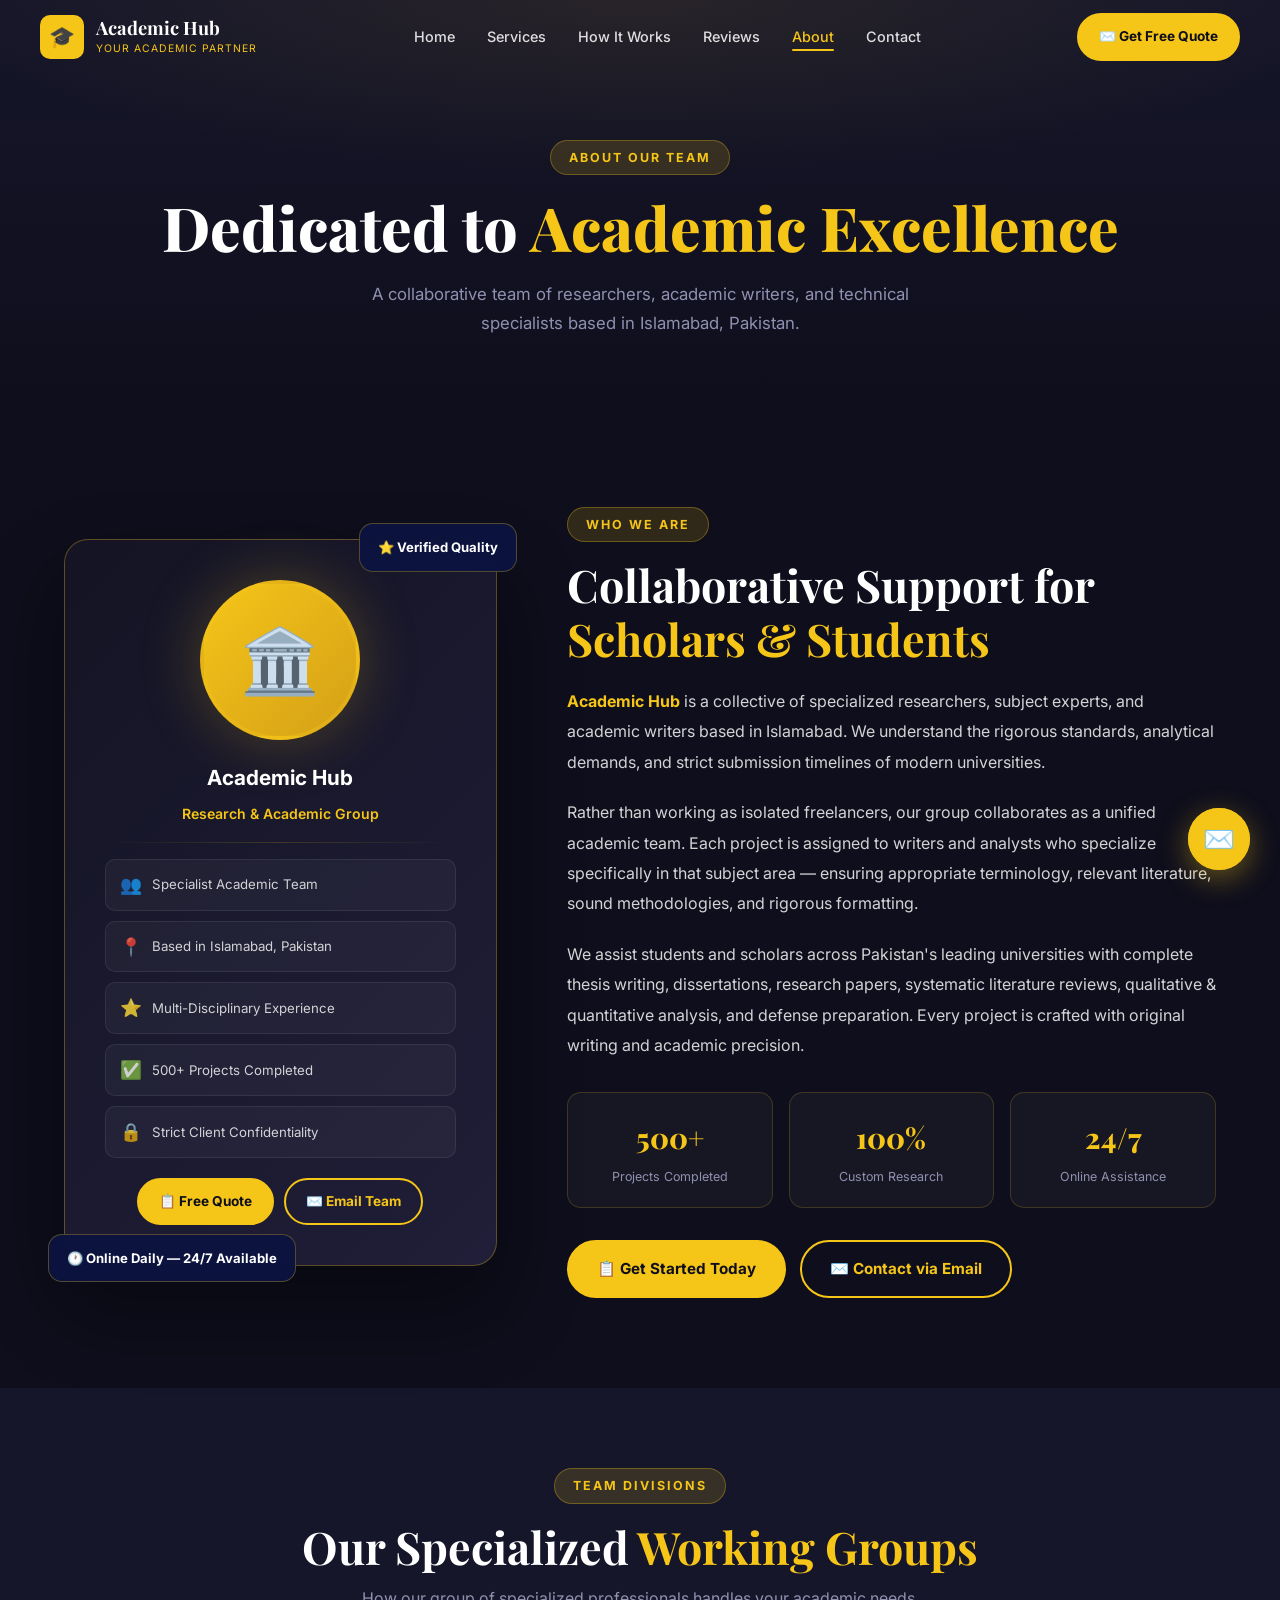
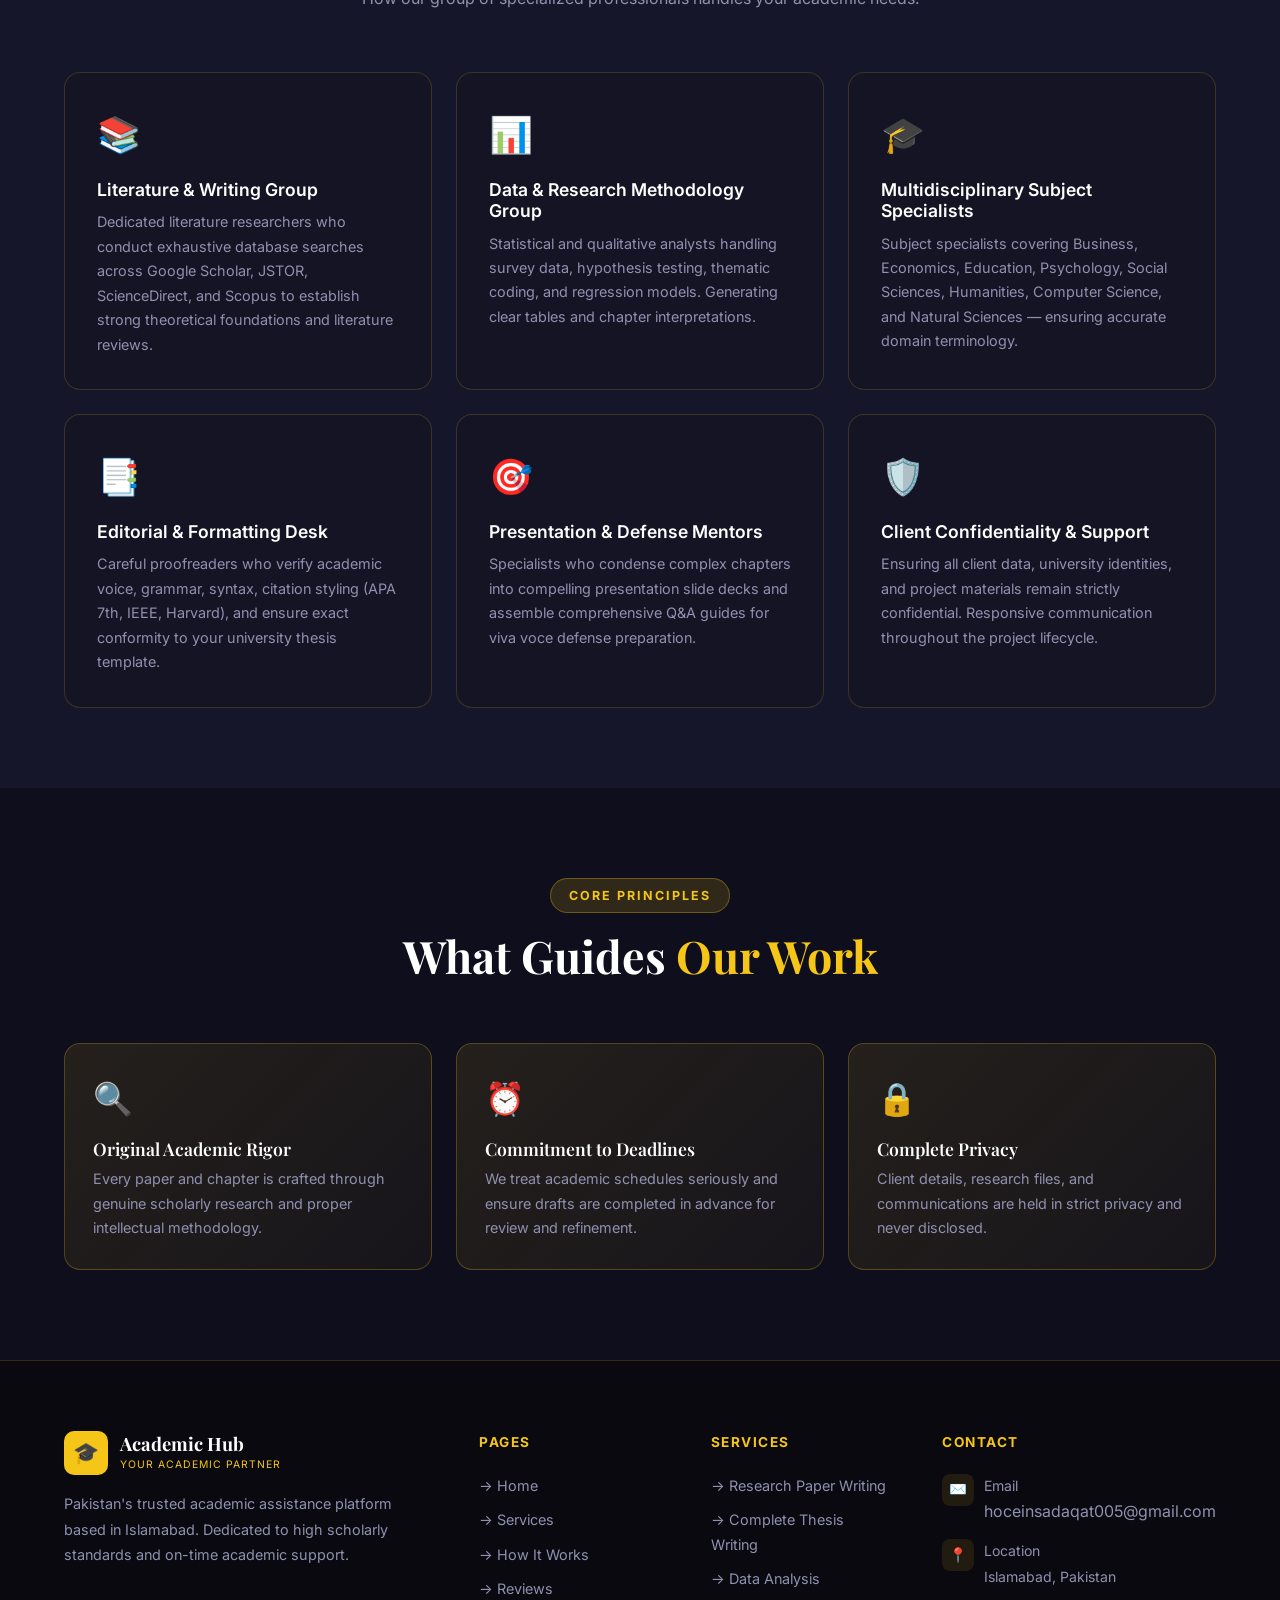
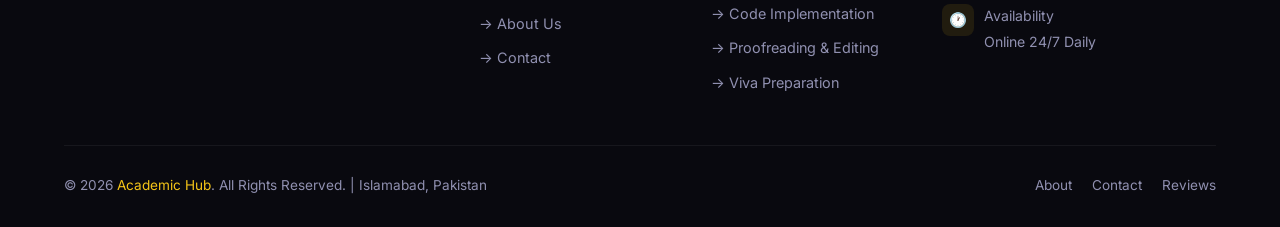
==== commit 7fc27c76: "Update website to general academic and thesis writing scope across all disciplines" ====
--- a/about.html
+++ b/about.html
@@ -93,7 +93,7 @@
           Rather than working as isolated freelancers, our group collaborates as a unified academic team. Each project is assigned to writers and analysts who specialize specifically in that subject area — ensuring appropriate terminology, relevant literature, sound methodologies, and rigorous formatting.
         </p>
         <p style="font-size: 1rem; line-height: 1.9; color: rgba(255,255,255,0.82); margin: 0;">
-          We assist students and scholars across Pakistan's leading universities with research papers, thesis chapters, statistical modeling, algorithmic implementation, and viva defense preparation. Every project is crafted with original writing and academic precision.
+          We assist students and scholars across Pakistan's leading universities with complete thesis writing, dissertations, research papers, systematic literature reviews, qualitative & quantitative analysis, and defense preparation. Every project is crafted with original writing and academic precision.
         </p>
         <div class="about-stats" data-aos>
           <div class="as-item"><div class="as-num">500+</div><div class="as-label">Projects Completed</div></div>
@@ -121,17 +121,17 @@
       <div class="card" data-aos>
         <div style="font-size:2.2rem; margin-bottom:14px;">📚</div>
         <h3 style="font-size:1.1rem; margin-bottom:10px; font-family:'Inter',sans-serif;">Literature & Writing Group</h3>
-        <p style="font-size:0.9rem; color:var(--text-muted);">Dedicated literature researchers who conduct exhaustive database searches across IEEE Xplore, ScienceDirect, and Scopus to establish strong theoretical foundations and literature reviews.</p>
+        <p style="font-size:0.9rem; color:var(--text-muted);">Dedicated literature researchers who conduct exhaustive database searches across Google Scholar, JSTOR, ScienceDirect, and Scopus to establish strong theoretical foundations and literature reviews.</p>
       </div>
       <div class="card" data-aos>
         <div style="font-size:2.2rem; margin-bottom:14px;">📊</div>
-        <h3 style="font-size:1.1rem; margin-bottom:10px; font-family:'Inter',sans-serif;">Data & Statistics Group</h3>
-        <p style="font-size:0.9rem; color:var(--text-muted);">Quantitative experts skilled in SPSS, Python, and R. We perform hypothesis testing, regression models, factor analysis, and generate publication-quality figures with clear interpretations.</p>
-      </div>
-      <div class="card" data-aos>
-        <div style="font-size:2.2rem; margin-bottom:14px;">💻</div>
-        <h3 style="font-size:1.1rem; margin-bottom:10px; font-family:'Inter',sans-serif;">Technical & Engineering Group</h3>
-        <p style="font-size:0.9rem; color:var(--text-muted);">Programmers and engineers handling Python, MATLAB, PyTorch, and TensorFlow simulations. Delivering working algorithms, performance graphs, and comprehensive code documentation.</p>
+        <h3 style="font-size:1.1rem; margin-bottom:10px; font-family:'Inter',sans-serif;">Data & Research Methodology Group</h3>
+        <p style="font-size:0.9rem; color:var(--text-muted);">Statistical and qualitative analysts handling survey data, hypothesis testing, thematic coding, and regression models. Generating clear tables and chapter interpretations.</p>
+      </div>
+      <div class="card" data-aos>
+        <div style="font-size:2.2rem; margin-bottom:14px;">🎓</div>
+        <h3 style="font-size:1.1rem; margin-bottom:10px; font-family:'Inter',sans-serif;">Multidisciplinary Subject Specialists</h3>
+        <p style="font-size:0.9rem; color:var(--text-muted);">Subject specialists covering Business, Economics, Education, Psychology, Social Sciences, Humanities, Computer Science, and Natural Sciences — ensuring accurate domain terminology.</p>
       </div>
       <div class="card" data-aos>
         <div style="font-size:2.2rem; margin-bottom:14px;">📑</div>
